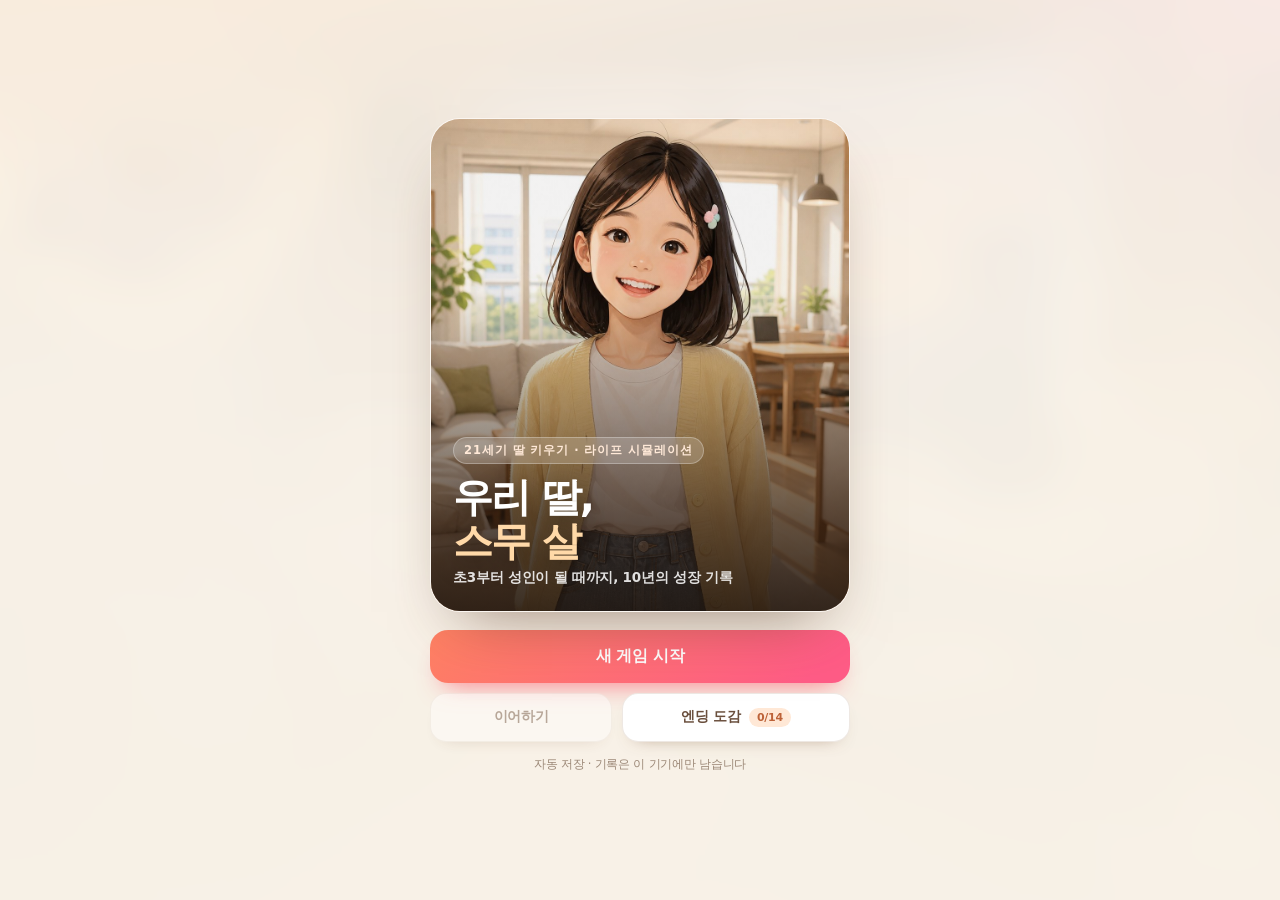
==== index.html @ 72f684a3 "캐시 무효화 버전 태그" ====
<!DOCTYPE html>
<html lang="ko">
<head>
  <meta charset="utf-8">
  <meta name="viewport" content="width=device-width, initial-scale=1, viewport-fit=cover">
  <meta name="theme-color" content="#f7f1e8">
  <meta name="description" content="초3부터 스무 살까지, 21세기 한국에서 딸을 키우는 라이프 시뮬레이션">
  <title>우리 딸, 스무 살 — 21세기 딸 키우기</title>
  <link rel="icon" href="assets/daughter-child.jpg">
  <link rel="stylesheet" href="styles.css?v=20261125a">
</head>
<body>
  <div class="bg-layer" aria-hidden="true"></div>

  <!-- ============ 타이틀 ============ -->
  <section id="screen-title" class="screen is-active">
    <div class="title-wrap">
      <div class="title-card">
        <img src="assets/daughter-child.jpg" alt="" class="title-art">
        <div class="title-shade"></div>
        <div class="title-copy">
          <span class="kicker">21세기 딸 키우기 · 라이프 시뮬레이션</span>
          <h1>우리 딸,<br><em>스무 살</em></h1>
          <p>초3부터 성인이 될 때까지, 10년의 성장 기록</p>
        </div>
      </div>
      <div class="title-menu">
        <button class="btn btn-primary btn-lg" id="btn-new">새 게임 시작</button>
        <div class="title-row">
          <button class="btn btn-soft" id="btn-continue">이어하기</button>
          <button class="btn btn-soft" id="btn-collection">엔딩 도감 <span class="pill" id="collection-count">0/14</span></button>
        </div>
      </div>
      <p class="title-note">자동 저장 · 기록은 이 기기에만 남습니다</p>
    </div>
  </section>

  <!-- ============ 새 게임 설정 ============ -->
  <section id="screen-setup" class="screen">
    <header class="sub-head">
      <button class="icon-btn" data-go="title" aria-label="뒤로">←</button>
      <h2>새 게임</h2>
      <span class="head-spacer"></span>
    </header>
    <div class="setup-card">
      <label class="field-label" for="input-name">딸의 이름</label>
      <div class="name-row">
        <input id="input-name" maxlength="10" placeholder="이름을 입력하세요" autocomplete="off">
        <button class="btn btn-soft btn-icon" id="btn-random-name" title="랜덤 이름">🎲</button>
      </div>
      <p class="field-hint">추천: <b id="suggest-name">서연</b> · 비우면 추천 이름으로 시작해요</p>

      <label class="field-label">혈액형 <span class="field-hint-inline">보너스 능력치</span></label>
      <div class="blood-grid" id="blood-grid"></div>
      <p class="field-hint" id="blood-desc">섬세하고 계획적인 성격</p>

      <label class="field-label">진행 템포</label>
      <div class="tempo-list" id="tempo-list"></div>

      <div class="setup-preview" id="setup-preview"></div>

      <button class="btn btn-primary btn-lg" id="btn-start">10년의 육성을 시작합니다</button>
      <p class="field-hint center">10세(초3) → 20세(성인) · 자동 저장됩니다</p>
    </div>
  </section>

  <!-- ============ 게임 ============ -->
  <section id="screen-game" class="screen">
    <header class="topbar">
      <div class="topbar-main">
        <button class="icon-btn" id="btn-menu" aria-label="메뉴">☰</button>
        <div class="hud-info">
          <span class="hud-date" id="hud-date">2026년 봄</span>
          <span class="hud-sub"><b id="hud-grade">초3</b> · <span id="hud-age">10살</span></span>
        </div>
        <div class="hud-money"><span id="hud-money">300</span><small>만 원</small></div>
        <button class="icon-btn" id="btn-sound" aria-label="소리 켜기/끄기">🔊</button>
      </div>
      <div class="life-track" title="성인이 되기까지"><i id="life-fill"></i></div>
    </header>

    <div class="game-grid">
      <aside class="panel portrait-card">
        <div class="portrait">
          <img id="portrait-img" src="assets/daughter-child.jpg" alt="딸의 모습">
          <span class="portrait-age" id="portrait-age">10</span>
        </div>
        <div class="portrait-info">
          <div class="daughter-name" id="daughter-name">서연</div>
          <p class="mood" id="mood-text">마음이 편안해 보여요</p>
          <div class="stress-box">
            <div class="stress-top"><span>스트레스</span><b id="stress-val">8</b></div>
            <div class="bar stress-bar"><i id="stress-fill"></i></div>
            <p class="stress-note" id="stress-note"></p>
          </div>
        </div>
      </aside>

      <div class="panel play-card">
        <div class="stats" id="stats"></div>

        <div class="schedule-head">
          <h3>이번 <span id="period-label">분기</span> 일정</h3>
          <span class="schedule-hint" id="slot-hint">3칸까지 선택</span>
        </div>
        <div class="slots" id="slots"></div>
        <button class="btn btn-primary btn-run" id="btn-run">일정 실행</button>
        <p class="run-note" id="run-note">빈 칸은 자유시간이 되어 스트레스가 조금 줄어요.</p>
      </div>
    </div>
  </section>

  <!-- ============ 엔딩 ============ -->
  <section id="screen-ending" class="screen">
    <div class="ending-wrap">
      <span class="kicker" id="ending-kicker">20세 · 성인이 되었습니다</span>
      <div class="ending-card" id="ending-card">
        <div class="ending-emoji" id="ending-emoji">🎓</div>
        <h2 id="ending-title">행복한 사회인</h2>
        <p class="ending-tag" id="ending-tag">평범하지만 단단한</p>
        <p class="ending-desc" id="ending-desc"></p>
      </div>
      <div class="ending-stats" id="ending-stats"></div>
      <p class="ending-note" id="ending-note"></p>
      <div class="ending-actions">
        <button class="btn btn-primary btn-lg" id="btn-ending-collection">엔딩 도감 보기</button>
        <button class="btn btn-soft btn-lg" id="btn-ending-title">타이틀로</button>
      </div>
    </div>
  </section>

  <!-- ============ 엔딩 도감 ============ -->
  <section id="screen-collection" class="screen">
    <header class="sub-head">
      <button class="icon-btn" data-go="title" aria-label="뒤로">←</button>
      <h2>엔딩 도감</h2>
      <span class="pill" id="col-count">0/14</span>
    </header>
    <p class="col-desc">10년의 육성이 어떤 결말로 이어지는지 모아 보세요. 조건을 만족하면 자동으로 기록됩니다.</p>
    <div class="col-grid" id="col-grid"></div>
  </section>

  <div id="overlay-root"></div>
  <div id="toast-root" class="toast-root" aria-live="polite"></div>

  <script src="engine.js?v=20261125a"></script>
  <script src="game.js?v=20261125a"></script>
</body>
</html>
---- styles.css ----
/* ==========================================================
   우리 딸, 스무 살 — 21세기 딸 키우기
   ========================================================== */
:root {
  --bg: #f7f1e8;
  --paper: #fffdf9;
  --ink: #2b2320;
  --ink-2: #6b5c50;
  --ink-3: #9c8b7d;
  --line: rgba(110, 84, 62, .12);
  --coral: #ff6b57;
  --coral-2: #ff9a6b;
  --pink: #ff5c8a;
  --mint: #2fae8f;
  --gold: #e3ad4a;
  --shadow: 0 16px 40px -22px rgba(96, 66, 40, .5);
  --r-lg: 26px;
  --r-md: 18px;
  --r-sm: 13px;
  --safe-b: env(safe-area-inset-bottom, 0px);
}

* { box-sizing: border-box; }
html, body { margin: 0; padding: 0; }
html { -webkit-text-size-adjust: 100%; }
body {
  font-family: "Pretendard", "Pretendard Variable", -apple-system, BlinkMacSystemFont,
    "Apple SD Gothic Neo", "Malgun Gothic", "Segoe UI", Roboto, system-ui, sans-serif;
  color: var(--ink);
  background: var(--bg);
  min-height: 100vh;
  letter-spacing: -.015em;
  -webkit-font-smoothing: antialiased;
  overflow-x: hidden;
}
button, input { font-family: inherit; }
button { cursor: pointer; }
img { display: block; max-width: 100%; }

/* ---------- 배경 ---------- */
.bg-layer {
  position: fixed;
  inset: -8%;
  z-index: -2;
  background: url("assets/room-bg.jpg") center / cover no-repeat;
  filter: blur(22px) saturate(1.05) brightness(1.02);
  opacity: .55;
  transform: scale(1.04);
}
.bg-layer::after {
  content: "";
  position: absolute;
  inset: 0;
  background:
    radial-gradient(1100px 700px at 12% -10%, rgba(255, 232, 208, .94), transparent 62%),
    radial-gradient(900px 600px at 100% 0%, rgba(255, 226, 234, .82), transparent 58%),
    linear-gradient(180deg, rgba(247, 241, 232, .82), rgba(247, 241, 232, .95) 55%, #f4ece1);
}

/* ---------- 화면 ---------- */
.screen {
  display: none;
  width: 100%;
  max-width: 1060px;
  margin: 0 auto;
  padding: 18px 16px calc(26px + var(--safe-b));
  min-height: 100vh;
  animation: fadeUp .35s ease both;
}
.screen.is-active { display: block; }

.kicker {
  display: inline-block;
  font-size: 11.5px;
  font-weight: 800;
  letter-spacing: .08em;
  color: #b4694a;
  background: #fff1e3;
  border: 1px solid #ffe2cb;
  padding: 5px 10px;
  border-radius: 999px;
}

/* ---------- 버튼 ---------- */
.btn {
  appearance: none;
  border: 0;
  border-radius: 16px;
  padding: 13px 18px;
  font-size: 14.5px;
  font-weight: 800;
  letter-spacing: -.02em;
  color: var(--ink);
  background: #fff;
  transition: transform .12s ease, box-shadow .2s ease, background .2s ease, opacity .2s;
  display: inline-flex;
  align-items: center;
  justify-content: center;
  gap: 8px;
  white-space: nowrap;
}
.btn:active { transform: scale(.975); }
.btn-lg { width: 100%; padding: 16px 20px; font-size: 15.5px; border-radius: 18px; }
.btn-primary {
  color: #fff;
  background: linear-gradient(135deg, #ff8163, #ff5c86 90%);
  box-shadow: 0 14px 26px -14px rgba(255, 92, 110, .85);
}
.btn-primary:hover { background: linear-gradient(135deg, #ff8f74, #ff6b92 90%); }
.btn-primary:disabled { opacity: .45; box-shadow: none; cursor: default; }
.btn-soft {
  background: #fff;
  color: #6a4f3d;
  border: 1px solid rgba(150, 112, 80, .16);
  box-shadow: 0 8px 18px -14px rgba(120, 80, 50, .7);
}
.btn-ghost { background: transparent; color: var(--ink-2); }
.btn-icon { width: 48px; min-width: 48px; padding: 0; height: 48px; font-size: 18px; }

.icon-btn {
  width: 40px;
  height: 40px;
  flex: none;
  border: 0;
  border-radius: 13px;
  background: rgba(255, 255, 255, .75);
  color: #5f4b3c;
  font-size: 17px;
  font-weight: 800;
  display: grid;
  place-items: center;
  transition: background .18s, transform .12s;
  border: 1px solid rgba(150, 112, 80, .12);
}
.icon-btn:hover { background: #fff; }
.icon-btn:active { transform: scale(.94); }

.pill {
  font-size: 11px;
  font-weight: 800;
  padding: 3px 8px;
  border-radius: 999px;
  background: #ffe8d6;
  color: #bd6238;
}

/* ---------- 타이틀 ---------- */
#screen-title { display: none; place-items: center; }
#screen-title.is-active { display: grid; }
.title-wrap { width: 100%; max-width: 420px; margin: 0 auto; }
.title-card {
  position: relative;
  border-radius: 30px;
  overflow: hidden;
  box-shadow: 0 30px 60px -30px rgba(90, 55, 35, .6);
  border: 1px solid rgba(255, 255, 255, .7);
  aspect-ratio: 4 / 4.7;
  background: #f3e3d2;
}
.title-art { width: 100%; height: 100%; object-fit: cover; object-position: 50% 22%; }
.title-shade {
  position: absolute;
  inset: 0;
  background: linear-gradient(180deg, rgba(30, 18, 10, .05) 35%, rgba(38, 22, 12, .72) 82%, rgba(30, 18, 10, .88));
}
.title-copy { position: absolute; left: 0; right: 0; bottom: 0; padding: 22px 22px 24px; color: #fff; }
.title-copy .kicker { background: rgba(255, 255, 255, .18); border-color: rgba(255, 255, 255, .28); color: #ffe9d8; backdrop-filter: blur(6px); }
.title-copy h1 {
  margin: 12px 0 6px;
  font-size: 40px;
  line-height: 1.08;
  font-weight: 900;
  letter-spacing: -.045em;
  text-shadow: 0 8px 24px rgba(0, 0, 0, .35);
}
.title-copy h1 em { font-style: normal; color: #ffd9a8; }
.title-copy p { margin: 0; font-size: 13.5px; color: rgba(255, 255, 255, .86); font-weight: 600; }
.title-menu { margin-top: 18px; display: grid; gap: 10px; }
.title-row { display: grid; grid-template-columns: 1fr 1.25fr; gap: 10px; }
.title-row .btn { padding: 14px 12px; font-size: 14px; }
.title-note { text-align: center; font-size: 11.5px; color: #9c8877; margin: 14px 4px 0; line-height: 1.55; }

/* ---------- 서브 헤더 ---------- */
.sub-head {
  display: flex;
  align-items: center;
  gap: 10px;
  margin-bottom: 16px;
  padding-top: 4px;
}
.sub-head h2 { font-size: 19px; margin: 0; font-weight: 900; letter-spacing: -.03em; }
.sub-head .pill { margin-left: auto; }
.head-spacer { flex: 1; }

/* ---------- 설정 ---------- */
.setup-card {
  background: rgba(255, 253, 249, .92);
  border: 1px solid rgba(255, 255, 255, .9);
  border-radius: var(--r-lg);
  padding: 20px 18px;
  box-shadow: var(--shadow);
  max-width: 560px;
  margin: 0 auto;
}
.field-label {
  display: flex;
  align-items: center;
  gap: 7px;
  font-size: 13px;
  font-weight: 800;
  color: #6a5545;
  margin: 18px 0 8px;
}
.field-label:first-child { margin-top: 2px; }
.field-hint-inline {
  font-size: 10.5px;
  font-weight: 700;
  color: #b0937e;
  background: #f7ecdf;
  padding: 2px 7px;
  border-radius: 999px;
}
.field-hint { font-size: 12px; color: #a08c7b; margin: 8px 2px 0; line-height: 1.5; }
.field-hint.center { text-align: center; }
.field-hint b { color: #c2663f; }
.name-row { display: flex; gap: 8px; }
.name-row input {
  flex: 1;
  min-width: 0;
  border: 1.5px solid #e9dcc9;
  background: #fffdfa;
  border-radius: 15px;
  padding: 14px 16px;
  font-size: 16px;
  font-weight: 700;
  color: var(--ink);
  outline: none;
  transition: border-color .2s, box-shadow .2s;
}
.name-row input::placeholder { color: #c2b0a0; font-weight: 600; }
.name-row input:focus { border-color: #ffb08a; box-shadow: 0 0 0 4px rgba(255, 154, 107, .16); }

.blood-grid { display: grid; grid-template-columns: repeat(4, 1fr); gap: 8px; }
.blood-btn {
  border: 1.5px solid #ebdfcd;
  background: #fffdfa;
  border-radius: 15px;
  padding: 12px 4px 10px;
  display: grid;
  gap: 3px;
  justify-items: center;
  color: #6b5849;
  font-size: 15px;
  font-weight: 900;
  transition: all .18s;
}
.blood-btn small { font-size: 10px; font-weight: 700; color: #ac9682; }
.blood-btn.is-on {
  border-color: #ff9a6b;
  background: linear-gradient(180deg, #fff3e8, #ffe7d4);
  color: #c95c33;
  box-shadow: 0 10px 20px -14px rgba(220, 110, 60, .9);
}
.blood-btn.is-on small { color: #c67a52; }

.tempo-list { display: grid; gap: 8px; }
.tempo-btn {
  display: flex;
  align-items: center;
  gap: 12px;
  text-align: left;
  border: 1.5px solid #ebdfcd;
  background: #fffdfa;
  border-radius: 16px;
  padding: 12px 14px;
  color: #6b5849;
  transition: all .18s;
}
.tempo-btn .tempo-emoji {
  width: 38px; height: 38px;
  flex: none;
  display: grid; place-items: center;
  border-radius: 12px;
  background: #f8eee1;
  font-size: 18px;
}
.tempo-btn .tempo-body { display: grid; gap: 3px; }
.tempo-btn b { font-size: 14px; color: var(--ink); }
.tempo-btn span { font-size: 11.5px; color: #9d8877; line-height: 1.45; }
.tempo-btn.is-on { border-color: #ffb08a; background: linear-gradient(180deg, #fff6ee, #fffdfa); box-shadow: 0 10px 22px -18px rgba(220, 110, 60, .9); }
.tempo-btn.is-on .tempo-emoji { background: #ffe6d1; }

.setup-preview {
  margin: 20px 0 16px;
  background: #fbf4ea;
  border-radius: 16px;
  padding: 13px 14px;
  display: grid;
  gap: 8px;
  border: 1px dashed #e7d6c1;
}
.setup-preview .preview-title { font-size: 11.5px; font-weight: 800; color: #a68b73; letter-spacing: .02em; }
.preview-stats { display: flex; flex-wrap: wrap; gap: 6px; }
.preview-stats span {
  font-size: 11.5px;
  font-weight: 800;
  color: #6d5847;
  background: #fff;
  border: 1px solid #eddfcb;
  border-radius: 999px;
  padding: 4px 9px;
}

/* ---------- 상단 바 ---------- */
.topbar {
  position: sticky;
  top: 0;
  z-index: 30;
  margin: -18px -16px 12px;
  padding: 12px 16px 0;
  background: linear-gradient(180deg, rgba(247, 241, 232, .97) 60%, rgba(247, 241, 232, .82) 88%, rgba(247, 241, 232, 0));
  backdrop-filter: blur(10px);
}
.topbar-main { display: flex; align-items: center; gap: 10px; padding-bottom: 10px; }
.hud-info { display: grid; gap: 1px; min-width: 0; }
.hud-date { font-size: 14.5px; font-weight: 900; letter-spacing: -.03em; white-space: nowrap; }
.hud-sub { font-size: 11.5px; color: #927f6f; font-weight: 700; }
.hud-sub b { color: #b4694a; }
.hud-money {
  margin-left: auto;
  font-size: 17px;
  font-weight: 900;
  color: #b1762a;
  background: #fff6e5;
  border: 1px solid #ffe6b8;
  border-radius: 12px;
  padding: 5px 10px;
  white-space: nowrap;
}
.hud-money small { font-size: 10.5px; font-weight: 800; margin-left: 2px; color: #c09a63; }
.life-track { height: 5px; border-radius: 99px; background: rgba(180, 150, 120, .18); overflow: hidden; }
.life-track i {
  display: block; height: 100%; width: 0%;
  background: linear-gradient(90deg, #ffb26b, #ff6b7d);
  border-radius: 99px;
  transition: width .6s cubic-bezier(.2, .8, .2, 1);
}

/* ---------- 게임 레이아웃 ---------- */
.game-grid { display: grid; gap: 12px; }
@media (min-width: 880px) {
  .game-grid { grid-template-columns: 320px 1fr; align-items: start; gap: 16px; }
  .topbar { margin: -18px -16px 16px; }
}
.panel {
  background: rgba(255, 253, 249, .93);
  border: 1px solid rgba(255, 255, 255, .9);
  border-radius: var(--r-lg);
  box-shadow: var(--shadow);
  padding: 16px;
}

/* ---------- 초상화 ---------- */
.portrait-card { display: flex; align-items: center; gap: 14px; }
.portrait {
  position: relative;
  flex: none;
  width: 96px;
  height: 116px;
  border-radius: 20px;
  overflow: hidden;
  background: #f0e2d1;
  box-shadow: inset 0 0 0 1px rgba(255, 255, 255, .7), 0 12px 22px -16px rgba(90, 55, 30, .8);
}
.portrait img { width: 100%; height: 100%; object-fit: cover; object-position: 50% 18%; transition: opacity .5s, filter .5s; }
.portrait-age {
  position: absolute;
  right: 6px; bottom: 6px;
  background: rgba(30, 20, 12, .55);
  color: #fff;
  font-size: 10.5px;
  font-weight: 800;
  padding: 2px 7px;
  border-radius: 999px;
  backdrop-filter: blur(4px);
}
.portrait-info { min-width: 0; flex: 1; }
.daughter-name { font-size: 20px; font-weight: 900; letter-spacing: -.04em; line-height: 1.15; }
.daughter-name small { font-size: 11px; font-weight: 800; color: #ab9683; margin-left: 4px; letter-spacing: 0; }
.mood { margin: 3px 0 10px; font-size: 12px; color: #97826f; font-weight: 600; }
.stress-box { max-width: 260px; }
.stress-top { display: flex; justify-content: space-between; align-items: baseline; font-size: 11px; font-weight: 800; color: #8c7767; margin-bottom: 5px; }
.stress-top b { font-size: 13px; color: #6c5442; }
.stress-bar { height: 8px; }
.stress-bar i { background: linear-gradient(90deg, #6fd2a8, #f6c453 55%, #ff6b57); }
.bar { height: 6px; border-radius: 99px; background: #efe4d5; overflow: hidden; }
.bar i { display: block; height: 100%; width: 0; border-radius: 99px; background: #ccc; transition: width .55s cubic-bezier(.2, .8, .2, 1); }
.stress-note { font-size: 10.5px; color: #b3a08e; margin: 6px 0 0; min-height: 13px; }
@media (min-width: 880px) {
  .portrait-card { display: block; }
  .portrait { width: 100%; height: auto; aspect-ratio: 4 / 4.6; margin-bottom: 12px; }
  .daughter-name { font-size: 24px; }
  .mood { font-size: 12.5px; }
  .stress-box { max-width: none; }
}

/* ---------- 능력치 ---------- */
.stats { display: grid; grid-template-columns: 1fr 1fr; gap: 8px; margin-bottom: 18px; }
@media (min-width: 560px) { .stats { grid-template-columns: repeat(3, 1fr); } }
.stat {
  --c: #c9a06a;
  background: #fbf6ef;
  border: 1px solid rgba(140, 105, 70, .07);
  border-radius: 14px;
  padding: 9px 11px 10px;
  transition: background .3s;
}
.stat-top { display: flex; align-items: center; gap: 5px; font-size: 11.5px; font-weight: 800; color: #8b7866; }
.stat-top .ico { font-size: 13px; }
.stat-val { margin-left: auto; font-size: 16px; font-weight: 900; color: #3a2e26; letter-spacing: -.03em; }
.stat .bar { height: 5px; margin-top: 7px; background: #f0e5d6; }
.stat .bar i { background: var(--c); }
.stat.bump { animation: bump .5s ease; }
.stat.bump-down { animation: bumpDown .5s ease; }

/* ---------- 일정 ---------- */
.schedule-head { display: flex; align-items: center; justify-content: space-between; gap: 8px; margin-bottom: 10px; }
.schedule-head h3 { margin: 0; font-size: 15.5px; font-weight: 900; letter-spacing: -.03em; }
.schedule-head h3 span { color: #c4692f; }
.schedule-hint { font-size: 11px; font-weight: 700; color: #a8917d; }
.slots { display: grid; gap: 9px; }
.slot {
  position: relative;
  display: flex;
  align-items: stretch;
  border-radius: var(--r-md);
  border: 1.5px dashed #e6d8c6;
  background: #fffdfa;
  overflow: hidden;
  transition: border-color .2s, background .2s, transform .12s;
}
.slot:hover { border-color: #f0c3a1; }
.slot.is-filled {
  border-style: solid;
  border-color: #ffd9bd;
  background: linear-gradient(150deg, #fff8f0, #fffdfb 70%);
  box-shadow: 0 10px 22px -20px rgba(190, 110, 60, .95);
}
.slot-main {
  flex: 1;
  min-width: 0;
  display: flex;
  align-items: center;
  gap: 11px;
  padding: 12px 13px;
  background: none;
  border: 0;
  text-align: left;
  color: inherit;
  min-height: 66px;
  cursor: pointer;
}
.slot-no {
  width: 26px; height: 26px;
  flex: none;
  border-radius: 50%;
  display: grid; place-items: center;
  background: #f4e9da;
  color: #ad9581;
  font-size: 11.5px;
  font-weight: 900;
}
.slot.is-filled .slot-no { background: #ffe4cf; color: #c25f35; }
.slot-icon { font-size: 21px; flex: none; width: 26px; text-align: center; }
.slot-body { display: grid; gap: 2px; min-width: 0; }
.slot-title { font-size: 14px; font-weight: 800; letter-spacing: -.02em; }
.slot.is-empty .slot-title { color: #a6907c; font-weight: 700; }
.slot-sub { font-size: 11px; color: #a48e7a; font-weight: 600; white-space: nowrap; overflow: hidden; text-overflow: ellipsis; }
.slot-sub .plus { color: #2c8a67; font-weight: 800; }
.slot-sub .minus { color: #cc5940; font-weight: 800; }
.slot-clear {
  align-self: center;
  margin-right: 7px;
  width: 30px; height: 30px;
  flex: none;
  border: 0;
  border-radius: 10px;
  background: #f6ece0;
  color: #a58b74;
  font-size: 14px;
  font-weight: 800;
}
.slot-clear:hover { background: #ffe6d3; color: #b85f33; }
.btn-run { margin-top: 14px; }
.run-note { margin: 9px 2px 0; font-size: 11.5px; color: #a8917d; text-align: center; line-height: 1.5; }

/* ---------- 오버레이 공통 ---------- */
.overlay {
  position: fixed;
  inset: 0;
  z-index: 100;
  display: none;
  align-items: center;
  justify-content: center;
  padding: 16px;
  background: rgba(46, 32, 22, .45);
  backdrop-filter: blur(4px);
}
.overlay.is-open { display: flex; animation: fadeIn .2s ease both; }
.overlay.bottom { align-items: flex-end; padding: 0; }
.sheet {
  width: 100%;
  max-width: 480px;
  background: var(--paper);
  border-radius: var(--r-lg);
  box-shadow: 0 30px 70px -25px rgba(40, 22, 10, .65);
  max-height: 88vh;
  display: flex;
  flex-direction: column;
  animation: popIn .26s cubic-bezier(.2, .9, .3, 1.15) both;
}
.overlay.bottom .sheet {
  max-width: 560px;
  border-radius: 26px 26px 0 0;
  padding-bottom: var(--safe-b);
  max-height: 86vh;
  animation: slideUp .28s cubic-bezier(.2, .9, .3, 1.05) both;
}
.sheet-head { display: flex; align-items: center; gap: 10px; padding: 16px 18px 10px; flex: none; }
.sheet-head h3 { margin: 0; font-size: 16.5px; font-weight: 900; letter-spacing: -.03em; }
.sheet-head .icon-btn { margin-left: auto; }
.sheet-body { padding: 0 18px 18px; overflow-y: auto; overscroll-behavior: contain; }
.sheet-grip { width: 38px; height: 4px; border-radius: 99px; background: #e6d7c4; margin: 9px auto 0; }

/* ---------- 활동 선택 ---------- */
.tabs { display: flex; gap: 6px; padding: 0 18px 10px; flex: none; overflow-x: auto; }
.tab {
  border: 1px solid #ebdfcd;
  background: #fffdfa;
  color: #806a58;
  font-size: 12.5px;
  font-weight: 800;
  padding: 8px 12px;
  border-radius: 999px;
  white-space: nowrap;
  transition: all .18s;
}
.tab.is-on { background: #2f2a26; color: #fff; border-color: #2f2a26; }
.act-list { display: grid; gap: 8px; padding: 0 18px 16px; overflow-y: auto; flex: 1 1 auto; min-height: 0; }
.act-card {
  display: flex;
  align-items: flex-start;
  gap: 11px;
  width: 100%;
  text-align: left;
  padding: 12px;
  border-radius: var(--r-md);
  border: 1.5px solid #eee1cf;
  background: #fffdfa;
  transition: all .16s;
}
.act-card:hover { border-color: #ffc9a4; background: #fffaf4; }
.act-card.is-selected { border-color: #ff8f63; background: linear-gradient(160deg, #fff5ec, #fff); box-shadow: 0 12px 24px -20px rgba(220, 100, 50, 1); }
.act-card.is-disabled { opacity: .45; pointer-events: none; }
.act-icon { font-size: 22px; width: 28px; flex: none; text-align: center; margin-top: 1px; }
.act-body { display: grid; gap: 3px; min-width: 0; flex: 1; }
.act-name { font-size: 14px; font-weight: 900; letter-spacing: -.02em; }
.act-desc { font-size: 11.5px; color: #9c8874; line-height: 1.45; }
.act-meta { display: flex; flex-wrap: wrap; gap: 4px; margin-top: 3px; }
.tag { font-size: 10.5px; font-weight: 800; padding: 3px 7px; border-radius: 999px; background: #f4eee5; color: #8b7460; }
.tag.cost { background: #fdeeea; color: #c05a3e; }
.tag.earn { background: #e9f6ee; color: #2a8459; }
.tag.stress { background: #f1eefb; color: #6f59bb; }
.tag.gain { background: #eef4ff; color: #4068bd; }
.act-check { align-self: center; color: #ff7a4f; font-size: 16px; font-weight: 900; opacity: 0; }
.act-card.is-selected .act-check { opacity: 1; }

/* ---------- 실행 연출 ---------- */
.exec-date { text-align: center; padding: 6px 0 2px; }
.exec-date b { font-size: 21px; font-weight: 900; letter-spacing: -.04em; }
.exec-date span { display: block; font-size: 11.5px; color: #a48d78; font-weight: 700; margin-top: 2px; }
.exec-track { height: 5px; border-radius: 99px; background: #efe3d3; overflow: hidden; margin: 12px 18px 4px; }
.exec-track i { display: block; height: 100%; width: 0; background: linear-gradient(90deg, #ffb26b, #ff6b7d); transition: width .45s ease; }
.exec-log { padding: 10px 18px 4px; overflow-y: auto; flex: 1 1 auto; min-height: 0; }
.res {
  background: #fff;
  border: 1px solid rgba(130, 100, 70, .12);
  border-radius: var(--r-md);
  padding: 12px 13px;
  margin-bottom: 9px;
  animation: slideIn .36s cubic-bezier(.2, .9, .3, 1) both;
}
.res-head { display: flex; align-items: center; gap: 7px; }
.res-ico { font-size: 17px; }
.res-name { font-size: 13.5px; font-weight: 900; letter-spacing: -.02em; }
.res-grade { margin-left: auto; font-size: 10.5px; font-weight: 900; padding: 3px 8px; border-radius: 999px; }
.res-grade.success { background: #e9f6ef; color: #26855a; }
.res-grade.great { background: #fff4d8; color: #ad7711; }
.res-grade.fail { background: #fdecea; color: #c0503b; }
.res-text { font-size: 12.5px; color: #6a594b; line-height: 1.55; margin: 7px 0 8px; }
.chips { display: flex; flex-wrap: wrap; gap: 5px; }
.chip { font-size: 11px; font-weight: 900; padding: 3px 8px; border-radius: 999px; background: #ecf7f1; color: #22835c; animation: chipIn .3s ease both; }
.chip.down { background: #fdeeea; color: #c1503b; }
.chip.money { background: #fff5dd; color: #a4761c; }
.chip.money.down { background: #fdeeea; color: #c1503b; }
.chip.stress { background: #f1eefc; color: #6a55b6; }
.chip.stress.down { background: #ecf7f1; color: #22835c; }
.exec-foot { padding: 12px 18px 18px; flex: none; }

.turn-summary { background: #fbf4ea; border-radius: var(--r-md); padding: 12px 13px; border: 1px dashed #e8d6bf; }
.turn-summary b { font-size: 12.5px; color: #8a6b4f; }
.turn-summary p { margin: 4px 0 0; font-size: 12px; color: #977f69; line-height: 1.5; }

/* ---------- 이벤트 ---------- */
.event-kicker { display: inline-block; font-size: 10.5px; font-weight: 900; color: #c05f37; background: #fff0e4; padding: 4px 9px; border-radius: 999px; }
.event-title { margin: 10px 0 6px; font-size: 19px; font-weight: 900; letter-spacing: -.035em; line-height: 1.3; }
.event-desc { margin: 0 0 14px; font-size: 13px; color: #77644f; line-height: 1.65; }
.choices { display: grid; gap: 8px; }
.choice {
  display: flex;
  align-items: center;
  gap: 10px;
  width: 100%;
  text-align: left;
  padding: 13px 14px;
  border-radius: var(--r-md);
  border: 1.5px solid #eee0cd;
  background: #fffdfa;
  transition: all .16s;
}
.choice:hover { border-color: #ffbd93; background: #fff8f1; transform: translateY(-1px); }
.choice-label { font-size: 13.5px; font-weight: 800; display: block; letter-spacing: -.02em; }
.choice-hint { font-size: 11px; color: #ab927d; font-weight: 700; margin-top: 2px; display: block; }
.choice-arrow { margin-left: auto; color: #c4a184; font-size: 15px; }
.event-result { margin-top: 4px; background: #fbf4ea; border-radius: var(--r-md); padding: 13px; border: 1px dashed #e8d6bf; animation: fadeUp .3s both; }
.event-result p { margin: 0 0 9px; font-size: 12.5px; color: #6f5c49; line-height: 1.6; }
.event-result .result-title { font-size: 13.5px; font-weight: 900; color: #a05a2c; margin-bottom: 6px; }
.event-actions { margin-top: 14px; display: flex; gap: 8px; }
.event-actions .btn { flex: 1; }

/* ---------- 토스트 ---------- */
.toast-root {
  position: fixed;
  left: 50%;
  bottom: calc(22px + var(--safe-b));
  transform: translateX(-50%);
  z-index: 200;
  display: grid;
  gap: 8px;
  width: min(92vw, 420px);
  pointer-events: none;
}
.toast {
  background: rgba(43, 34, 28, .94);
  color: #fff;
  font-size: 12.5px;
  font-weight: 700;
  padding: 11px 15px;
  border-radius: 14px;
  text-align: center;
  box-shadow: 0 16px 30px -18px rgba(0, 0, 0, .8);
  animation: toastIn .3s ease both;
  line-height: 1.45;
}
.toast.out { animation: toastOut .3s ease both; }
.toast.good { background: rgba(35, 120, 88, .96); }
.toast.bad { background: rgba(176, 66, 46, .96); }

/* ---------- 엔딩 ---------- */
.ending-wrap { max-width: 520px; margin: 0 auto; padding-top: 8vh; text-align: center; }
#screen-ending.is-active { display: block; }
.ending-card {
  margin: 16px 0 14px;
  border-radius: 30px;
  padding: 30px 22px 26px;
  color: #fff;
  background: linear-gradient(150deg, #f0a6a6, #d97878);
  box-shadow: 0 30px 60px -28px rgba(80, 40, 30, .7);
  position: relative;
  overflow: hidden;
  animation: popIn .5s cubic-bezier(.2, .9, .3, 1.1) both;
}
.ending-card::after {
  content: "";
  position: absolute;
  inset: 0;
  background:
    radial-gradient(circle at 15% 12%, rgba(255, 255, 255, .34), transparent 42%),
    radial-gradient(circle at 88% 92%, rgba(255, 255, 255, .22), transparent 45%);
  pointer-events: none;
}
.ending-emoji { font-size: 54px; line-height: 1; filter: drop-shadow(0 8px 16px rgba(0, 0, 0, .25)); }
.ending-card h2 { margin: 12px 0 4px; font-size: 27px; font-weight: 900; letter-spacing: -.045em; text-shadow: 0 6px 18px rgba(0, 0, 0, .18); }
.ending-tag { margin: 0 0 14px; font-size: 12.5px; font-weight: 800; opacity: .9; }
.ending-desc { margin: 0; font-size: 13px; line-height: 1.72; opacity: .96; text-align: left; background: rgba(255, 255, 255, .14); border-radius: 16px; padding: 13px 14px; backdrop-filter: blur(2px); }
.ending-stats { display: grid; grid-template-columns: repeat(3, 1fr); gap: 7px; margin-bottom: 12px; }
.ending-stat { background: rgba(255, 253, 249, .9); border-radius: 14px; padding: 9px 6px; border: 1px solid rgba(140, 105, 70, .1); }
.ending-stat span { display: block; font-size: 10.5px; font-weight: 800; color: #a38b75; }
.ending-stat b { display: block; font-size: 17px; font-weight: 900; margin-top: 2px; }
.ending-note { font-size: 11.5px; color: #9b8571; line-height: 1.6; margin: 4px 4px 16px; }
.ending-actions { display: grid; gap: 8px; }
.ending-actions .btn { width: 100%; }
.ending-spark { position: absolute; font-size: 16px; opacity: 0; animation: spark 2.4s ease-in-out infinite; }

/* ---------- 도감 ---------- */
.col-desc { font-size: 12.5px; color: #99836f; line-height: 1.6; margin: 0 4px 16px; }
.col-grid { display: grid; gap: 10px; grid-template-columns: 1fr; }
@media (min-width: 640px) { .col-grid { grid-template-columns: 1fr 1fr; } }
@media (min-width: 960px) { .col-grid { grid-template-columns: 1fr 1fr 1fr; } }
.col-card {
  border-radius: var(--r-md);
  padding: 15px;
  background: rgba(255, 253, 249, .93);
  border: 1px solid rgba(140, 105, 70, .1);
  box-shadow: 0 12px 26px -24px rgba(90, 60, 35, .9);
  display: flex;
  gap: 12px;
  align-items: flex-start;
}
.col-card.is-locked { background: rgba(247, 241, 232, .8); border-style: dashed; box-shadow: none; }
.col-emoji {
  width: 46px; height: 46px;
  flex: none;
  border-radius: 14px;
  display: grid; place-items: center;
  font-size: 23px;
  background: linear-gradient(150deg, #ffe8d4, #ffd2e0);
}
.col-card.is-locked .col-emoji { background: #f0e7dc; font-size: 18px; filter: grayscale(1); opacity: .65; }
.col-body { min-width: 0; }
.col-title { font-size: 14px; font-weight: 900; letter-spacing: -.02em; }
.col-card.is-locked .col-title { color: #a99583; }
.col-tag { font-size: 10.5px; font-weight: 800; color: #b0643e; margin-top: 1px; }
.col-hint { font-size: 11.5px; color: #a18c79; line-height: 1.5; margin-top: 6px; }
.col-date { font-size: 10.5px; color: #b7a592; font-weight: 700; margin-top: 6px; }

/* ---------- 애니메이션 ---------- */
@keyframes fadeIn { from { opacity: 0 } to { opacity: 1 } }
@keyframes fadeUp { from { opacity: 0; transform: translateY(8px) } to { opacity: 1; transform: none } }
@keyframes popIn { from { opacity: 0; transform: scale(.94) translateY(10px) } to { opacity: 1; transform: none } }
@keyframes slideUp { from { transform: translateY(40px); opacity: .6 } to { transform: none; opacity: 1 } }
@keyframes slideIn { from { opacity: 0; transform: translateX(-8px) } to { opacity: 1; transform: none } }
@keyframes chipIn { from { opacity: 0; transform: translateY(4px) scale(.95) } to { opacity: 1; transform: none } }
@keyframes bump { 0% { transform: none } 35% { transform: scale(1.045); background: #fff3e2 } 100% { transform: none } }
@keyframes bumpDown { 0% { transform: none } 35% { transform: scale(.97); background: #fdeeea } 100% { transform: none } }
@keyframes toastIn { from { opacity: 0; transform: translateY(12px) } to { opacity: 1; transform: none } }
@keyframes toastOut { to { opacity: 0; transform: translateY(8px) } }
@keyframes spark { 0%, 100% { opacity: 0; transform: translateY(0) scale(.8) } 45% { opacity: .9; transform: translateY(-14px) scale(1) } }

@media (prefers-reduced-motion: reduce) {
  *, *::before, *::after { animation-duration: .001ms !important; transition-duration: .001ms !important; }
}

/* 아주 작은 화면 */
@media (max-width: 360px) {
  .screen { padding-left: 12px; padding-right: 12px; }
  .topbar { margin-left: -12px; margin-right: -12px; padding-left: 12px; padding-right: 12px; }
  .title-copy h1 { font-size: 34px; }
  .daughter-name { font-size: 18px; }
  .portrait { width: 82px; height: 100px; }
  .stat-val { font-size: 15px; }
}
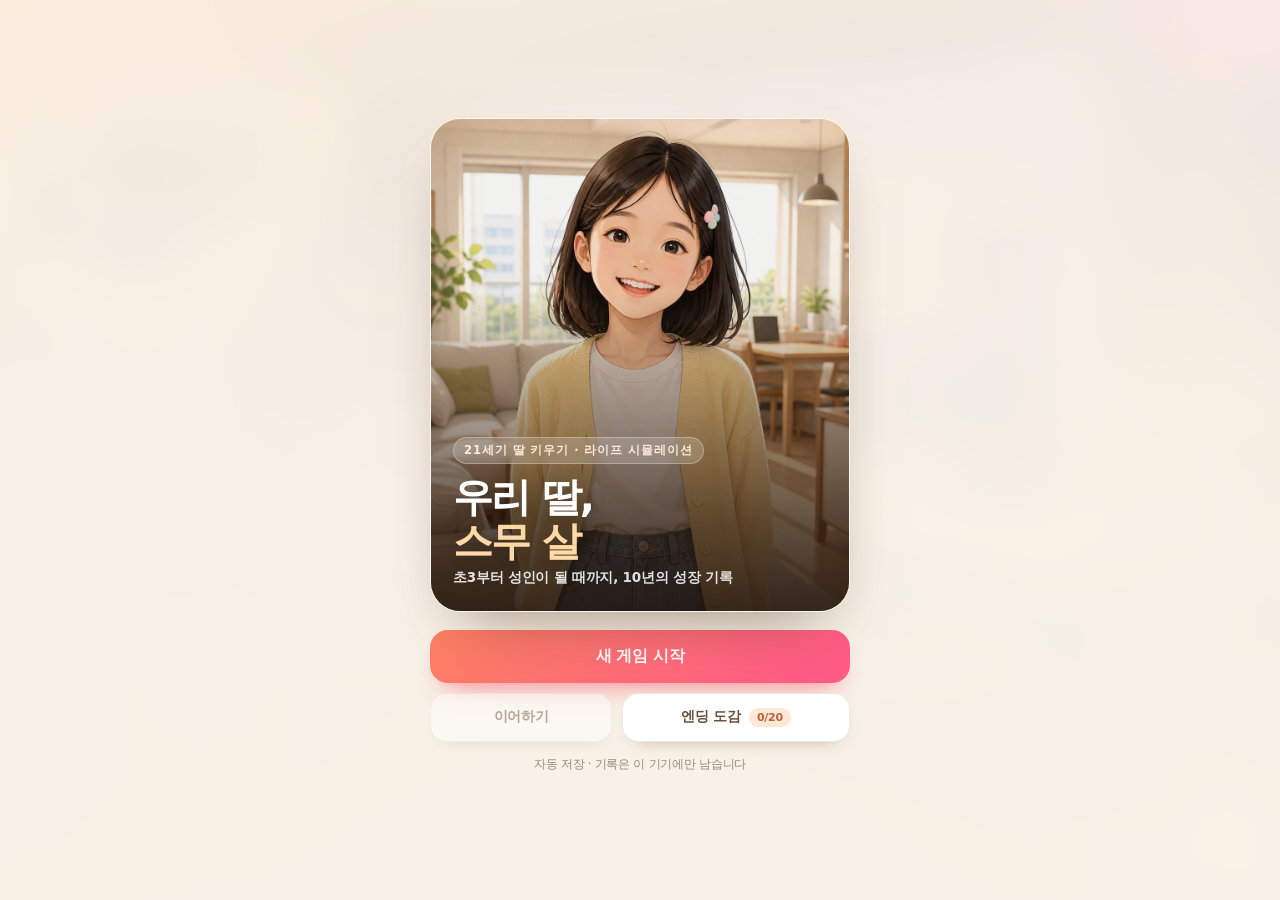
==== commit ac7aa6be: "성향·유대감·이중생활·배드엔딩·성격 변화·집안 형편 시스템" ====
--- a/index.html
+++ b/index.html
@@ -7,7 +7,7 @@
   <meta name="description" content="초3부터 스무 살까지, 21세기 한국에서 딸을 키우는 라이프 시뮬레이션">
   <title>우리 딸, 스무 살 — 21세기 딸 키우기</title>
   <link rel="icon" href="assets/daughter-child.jpg">
-  <link rel="stylesheet" href="styles.css?v=20261125a">
+  <link rel="stylesheet" href="styles.css?v=20261125b">
 </head>
 <body>
   <div class="bg-layer" aria-hidden="true"></div>
@@ -57,7 +57,12 @@
       <label class="field-label">진행 템포</label>
       <div class="tempo-list" id="tempo-list"></div>
 
+      <label class="field-label">집안 형편 <span class="field-hint-inline">시작 자금·생활비</span></label>
+      <div class="house-grid" id="house-grid"></div>
+      <p class="field-hint" id="house-desc"></p>
+
       <div class="setup-preview" id="setup-preview"></div>
+      <p class="field-hint">딸의 숨은 성향은 무작위로 정해지고, 함께 지내며 서서히 드러납니다. 좋아하는 활동은 효율이 오르고, 싫어하는 활동을 계속 강요하면 마음이 멀어져요.</p>
 
       <button class="btn btn-primary btn-lg" id="btn-start">10년의 육성을 시작합니다</button>
       <p class="field-hint center">10세(초3) → 20세(성인) · 자동 저장됩니다</p>
@@ -73,7 +78,7 @@
           <span class="hud-date" id="hud-date">2026년 봄</span>
           <span class="hud-sub"><b id="hud-grade">초3</b> · <span id="hud-age">10살</span></span>
         </div>
-        <div class="hud-money"><span id="hud-money">300</span><small>만 원</small></div>
+        <div class="hud-money"><span class="hud-debt hidden" id="hud-debt">빚 0</span><span id="hud-money">300</span><small>만 원</small></div>
         <button class="icon-btn" id="btn-sound" aria-label="소리 켜기/끄기">🔊</button>
       </div>
       <div class="life-track" title="성인이 되기까지"><i id="life-fill"></i></div>
@@ -87,12 +92,23 @@
         </div>
         <div class="portrait-info">
           <div class="daughter-name" id="daughter-name">서연</div>
+          <span class="title-chip" id="title-chip">🔍 호기심 많은 꿈나무</span>
           <p class="mood" id="mood-text">마음이 편안해 보여요</p>
+          <div class="trait-row">
+            <span class="house-chip" id="house-chip">🏠 평범한 집안</span>
+            <span class="trait-chip hidden" id="trait-chip">탐구형</span>
+            <span class="clue-chip hidden" id="clue-chip">🕵️ 단서 1</span>
+          </div>
+          <div class="stress-box">
+            <div class="stress-top"><span>💗 유대감</span><b id="bond-val">55</b></div>
+            <div class="bar bond-bar"><i id="bond-fill"></i></div>
+          </div>
           <div class="stress-box">
             <div class="stress-top"><span>스트레스</span><b id="stress-val">8</b></div>
             <div class="bar stress-bar"><i id="stress-fill"></i></div>
             <p class="stress-note" id="stress-note"></p>
           </div>
+          <p class="suggest-note hidden" id="suggest-note"></p>
         </div>
       </aside>
 
@@ -143,7 +159,7 @@
   <div id="overlay-root"></div>
   <div id="toast-root" class="toast-root" aria-live="polite"></div>
 
-  <script src="engine.js?v=20261125a"></script>
-  <script src="game.js?v=20261125a"></script>
+  <script src="engine.js?v=20261125b"></script>
+  <script src="game.js?v=20261125b"></script>
 </body>
 </html>
--- a/styles.css
+++ b/styles.css
@@ -760,3 +760,193 @@
   .portrait { width: 82px; height: 100px; }
   .stat-val { font-size: 15px; }
 }
+
+/* ==========================================================
+   성향 · 유대감 · 이중생활 UI
+   ========================================================== */
+.hidden { display: none !important; }
+
+.title-chip {
+  display: inline-flex;
+  align-items: center;
+  gap: 4px;
+  margin-top: 6px;
+  font-size: 11.5px;
+  font-weight: 800;
+  color: #8a5b3a;
+  background: linear-gradient(180deg, #fff4e6, #ffe9d4);
+  border: 1px solid #ffd9b6;
+  border-radius: 999px;
+  padding: 4px 10px;
+  letter-spacing: -.01em;
+}
+.trait-row { display: flex; flex-wrap: wrap; gap: 5px; margin: 6px 0 8px; }
+.trait-row:empty { display: none; }
+.trait-chip {
+  font-size: 10.5px;
+  font-weight: 800;
+  color: #7a6a58;
+  background: #f4ece1;
+  border-radius: 999px;
+  padding: 3px 8px;
+}
+.clue-chip {
+  font-size: 10.5px;
+  font-weight: 800;
+  color: #b4453a;
+  background: #fdeceb;
+  border-radius: 999px;
+  padding: 3px 8px;
+  animation: cluePulse 1.8s ease-in-out infinite;
+}
+.bond-bar { height: 8px; }
+.bond-bar i { background: linear-gradient(90deg, #ffa8bf, #ff5c8a); }
+.suggest-note {
+  margin: 9px 0 0;
+  font-size: 11.5px;
+  font-weight: 700;
+  color: #8a6a3a;
+  background: #fff7e6;
+  border: 1px dashed #ffd79b;
+  border-radius: 12px;
+  padding: 7px 10px;
+  line-height: 1.45;
+}
+.hud-money { display: inline-flex; align-items: center; gap: 4px; }
+.hud-debt {
+  font-size: 10.5px;
+  font-weight: 900;
+  color: #c0392b;
+  background: #fdecea;
+  border: 1px solid #f7cfc8;
+  border-radius: 8px;
+  padding: 2px 6px;
+}
+
+.chip.bond { background: #ffeef3; color: #b8396a; }
+.chip.bond.down { background: #f1eefc; color: #6a55b6; }
+
+.res-react { font-size: 11.5px; color: #9a7250; font-weight: 700; margin: -2px 0 8px; }
+.pref-tag { font-size: 10px; font-weight: 900; padding: 2px 7px; border-radius: 999px; margin-left: 2px; }
+.pref-tag.like { background: #ffeef2; color: #c94b74; }
+.pref-tag.dislike { background: #f1eefb; color: #6f59bb; }
+.res-grade.hooky { background: #f3eefc; color: #6d55b5; }
+
+.title-change {
+  margin-top: 9px;
+  border-radius: 12px;
+  background: linear-gradient(135deg, #fff2df, #ffe6f0);
+  border: 1px solid #ffd9c2;
+  padding: 9px 11px;
+  display: grid;
+  gap: 2px;
+  animation: popIn .35s ease both;
+}
+.title-change b { font-size: 11px; color: #b4562c; }
+.title-change span { font-size: 12px; color: #6d5647; font-weight: 700; }
+.title-change em { font-size: 10.5px; color: #a08c7b; font-style: normal; }
+
+.tone-box {
+  margin: 9px 0;
+  border-left: 3px solid #ffbe8a;
+  background: #fff8ef;
+  border-radius: 0 12px 12px 0;
+  padding: 8px 11px;
+}
+.tone-box b { font-size: 11px; color: #b06a2c; }
+.tone-box p { margin: 3px 0 0; font-size: 12px; color: #6f5c49; line-height: 1.5; }
+
+.tag.like { background: #ffeef3; color: #c4486f; }
+.tag.dislike { background: #f1eefb; color: #6b55b7; }
+.picker-legend {
+  margin: 0 18px 9px;
+  font-size: 10.5px;
+  line-height: 1.45;
+  color: #a89079;
+  font-weight: 600;
+}
+
+.diary-current {
+  margin: 4px 0 14px;
+  background: #fff6ea;
+  border: 1px dashed #e8cfae;
+  border-radius: 14px;
+  padding: 11px 13px;
+  display: grid;
+  gap: 3px;
+}
+.diary-current span { font-size: 10.5px; font-weight: 800; color: #a58b73; }
+.diary-current b { font-size: 15px; color: #3a2e26; }
+.diary-current em { font-size: 11.5px; color: #8f7967; font-style: normal; line-height: 1.45; }
+.timeline { display: grid; margin-bottom: 14px; }
+.tl-item { display: flex; gap: 10px; position: relative; padding-bottom: 14px; }
+.tl-item::before {
+  content: '';
+  position: absolute;
+  left: 5px; top: 13px; bottom: -2px;
+  width: 2px;
+  background: #f0e2d0;
+}
+.tl-item:last-child::before { display: none; }
+.tl-dot {
+  width: 12px; height: 12px; flex: none;
+  border-radius: 50%;
+  background: #ffb27a;
+  border: 3px solid #fff3e6;
+  margin-top: 2px;
+  box-shadow: 0 0 0 1px #ffd7b4;
+}
+.tl-body { min-width: 0; }
+.tl-when { font-size: 10.5px; font-weight: 800; color: #a58b73; }
+.tl-what { font-size: 12.5px; color: #4a3a30; margin-top: 1px; }
+.tl-what b { color: #b4562c; }
+.tl-why { font-size: 11px; color: #9a8471; margin-top: 2px; }
+.tl-empty { font-size: 12px; color: #a08c7b; }
+
+.ending-card.is-bad { border: 1px solid rgba(255, 255, 255, .28); box-shadow: 0 30px 60px -24px rgba(20, 14, 24, .85); }
+.ending-card.is-bad::before {
+  content: '';
+  position: absolute;
+  inset: 0;
+  background: radial-gradient(circle at 50% 0%, rgba(0, 0, 0, .26), rgba(0, 0, 0, .04) 60%);
+  pointer-events: none;
+}
+
+@keyframes cluePulse {
+  0%, 100% { box-shadow: 0 0 0 0 rgba(220, 90, 70, 0); }
+  50% { box-shadow: 0 0 0 4px rgba(220, 90, 70, .12); }
+}
+
+/* ==========================================================
+   집안 형편
+   ========================================================== */
+.house-grid { display: grid; grid-template-columns: 1fr 1fr; gap: 8px; }
+.house-btn {
+  display: grid;
+  justify-items: start;
+  gap: 2px;
+  text-align: left;
+  padding: 11px 12px;
+  border-radius: 15px;
+  border: 1.5px solid #ebdfcd;
+  background: #fffdfa;
+  color: #6b5849;
+  transition: all .18s;
+}
+.house-btn .house-emoji { font-size: 18px; line-height: 1.1; }
+.house-btn b { font-size: 13px; font-weight: 900; color: var(--ink); letter-spacing: -.02em; }
+.house-btn small { font-size: 10.5px; font-weight: 700; color: #a8917d; }
+.house-btn.is-on {
+  border-color: #ffb08a;
+  background: linear-gradient(180deg, #fff6ee, #fffdfa);
+  box-shadow: 0 10px 22px -18px rgba(220, 110, 60, .9);
+}
+.house-chip {
+  font-size: 10.5px;
+  font-weight: 800;
+  color: #7d6a52;
+  background: #f6efe4;
+  border: 1px solid #eadfce;
+  border-radius: 999px;
+  padding: 3px 8px;
+}
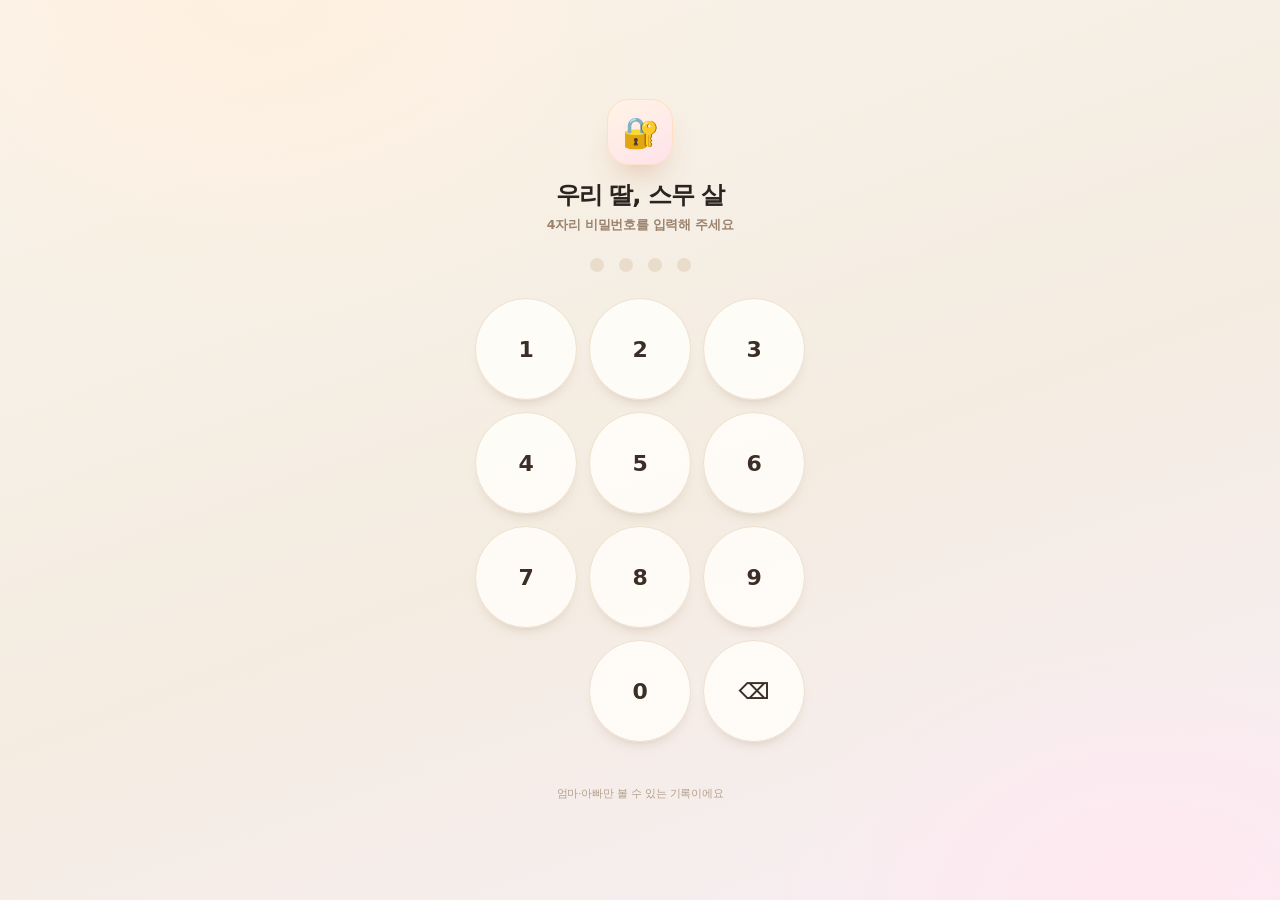
==== commit 2f702904: "PIN 잠금(1024) · 집안 형편 · 무료/프리미엄 활동 · 성격 변화 시스템" ====
--- a/index.html
+++ b/index.html
@@ -7,9 +7,35 @@
   <meta name="description" content="초3부터 스무 살까지, 21세기 한국에서 딸을 키우는 라이프 시뮬레이션">
   <title>우리 딸, 스무 살 — 21세기 딸 키우기</title>
   <link rel="icon" href="assets/daughter-child.jpg">
-  <link rel="stylesheet" href="styles.css?v=20261125b">
+  <link rel="stylesheet" href="styles.css?v=20261125c">
 </head>
 <body>
+  <!-- ============ 잠금 화면 ============ -->
+  <div id="lock-layer" class="lock-layer" role="dialog" aria-label="잠금 화면">
+    <div class="lock-card">
+      <div class="lock-emblem">🔐</div>
+      <h1 class="lock-title">우리 딸, 스무 살</h1>
+      <p class="lock-sub">4자리 비밀번호를 입력해 주세요</p>
+      <div class="pin-dots" id="pin-dots"><i></i><i></i><i></i><i></i></div>
+      <div class="pin-pad" id="pin-pad">
+        <button type="button" data-key="1">1</button>
+        <button type="button" data-key="2">2</button>
+        <button type="button" data-key="3">3</button>
+        <button type="button" data-key="4">4</button>
+        <button type="button" data-key="5">5</button>
+        <button type="button" data-key="6">6</button>
+        <button type="button" data-key="7">7</button>
+        <button type="button" data-key="8">8</button>
+        <button type="button" data-key="9">9</button>
+        <button type="button" class="pin-empty" disabled aria-hidden="true"></button>
+        <button type="button" data-key="0">0</button>
+        <button type="button" data-key="del" aria-label="지우기">⌫</button>
+      </div>
+      <p class="lock-msg" id="lock-msg"></p>
+      <p class="lock-foot">엄마·아빠만 볼 수 있는 기록이에요</p>
+    </div>
+  </div>
+
   <div class="bg-layer" aria-hidden="true"></div>
 
   <!-- ============ 타이틀 ============ -->
@@ -159,7 +185,8 @@
   <div id="overlay-root"></div>
   <div id="toast-root" class="toast-root" aria-live="polite"></div>
 
-  <script src="engine.js?v=20261125b"></script>
-  <script src="game.js?v=20261125b"></script>
+  <script src="lock.js?v=20261125c"></script>
+  <script src="engine.js?v=20261125c"></script>
+  <script src="game.js?v=20261125c"></script>
 </body>
 </html>
--- a/styles.css
+++ b/styles.css
@@ -950,3 +950,77 @@
   border-radius: 999px;
   padding: 3px 8px;
 }
+
+/* ==========================================================
+   잠금 화면
+   ========================================================== */
+body.is-locked { overflow: hidden; }
+.lock-layer {
+  position: fixed;
+  inset: 0;
+  z-index: 900;
+  display: grid;
+  place-items: center;
+  padding: 24px;
+  background:
+    radial-gradient(700px 480px at 20% 0%, #fff0e0, transparent 70%),
+    radial-gradient(600px 420px at 90% 100%, #ffe8f0, transparent 65%),
+    linear-gradient(160deg, #f9f3ea, #f4ece1 55%, #f7eef5);
+  transition: opacity .38s ease;
+}
+.lock-layer.is-opening { opacity: 0; pointer-events: none; }
+.lock-card { width: 100%; max-width: 330px; text-align: center; animation: fadeUp .45s ease both; }
+.lock-emblem {
+  width: 66px; height: 66px;
+  margin: 0 auto 14px;
+  display: grid; place-items: center;
+  font-size: 30px;
+  border-radius: 22px;
+  background: linear-gradient(150deg, #fff4e6, #ffe2ea);
+  border: 1px solid #ffe0c4;
+  box-shadow: 0 18px 34px -20px rgba(180, 100, 60, .8);
+}
+.lock-title { margin: 0 0 6px; font-size: 24px; font-weight: 900; letter-spacing: -.04em; }
+.lock-sub { margin: 0; font-size: 12.5px; color: #9a826d; font-weight: 700; }
+.pin-dots { display: flex; justify-content: center; gap: 15px; margin: 24px 0 26px; }
+.pin-dots i {
+  width: 14px; height: 14px;
+  border-radius: 50%;
+  background: #e9dccb;
+  transition: transform .16s ease, background .16s ease, box-shadow .16s ease;
+}
+.pin-dots i.is-on {
+  background: #ff6b57;
+  transform: scale(1.12);
+  box-shadow: 0 0 0 5px rgba(255, 107, 87, .13);
+}
+.pin-pad { display: grid; grid-template-columns: repeat(3, 1fr); gap: 12px; }
+.pin-pad button {
+  aspect-ratio: 1 / 1;
+  border-radius: 50%;
+  border: 1px solid #eee0cd;
+  background: rgba(255, 253, 249, .92);
+  color: #3a2e26;
+  font-size: 22px;
+  font-weight: 800;
+  letter-spacing: -.02em;
+  box-shadow: 0 8px 18px -16px rgba(120, 80, 50, .9);
+  transition: transform .1s ease, background .16s ease;
+}
+.pin-pad button:active { transform: scale(.93); background: #fff1e2; }
+.pin-pad .pin-empty { border: 0; background: transparent; box-shadow: none; pointer-events: none; }
+.lock-msg {
+  min-height: 18px;
+  margin: 16px 0 0;
+  font-size: 12px;
+  font-weight: 800;
+  color: #c0503b;
+}
+.lock-foot { margin: 10px 0 0; font-size: 11px; color: #b3a08e; }
+.lock-card.shake { animation: shakeX .42s cubic-bezier(.36, .07, .19, .97) both; }
+@keyframes shakeX {
+  10%, 90% { transform: translateX(-2px); }
+  20%, 80% { transform: translateX(4px); }
+  30%, 50%, 70% { transform: translateX(-7px); }
+  40%, 60% { transform: translateX(7px); }
+}
